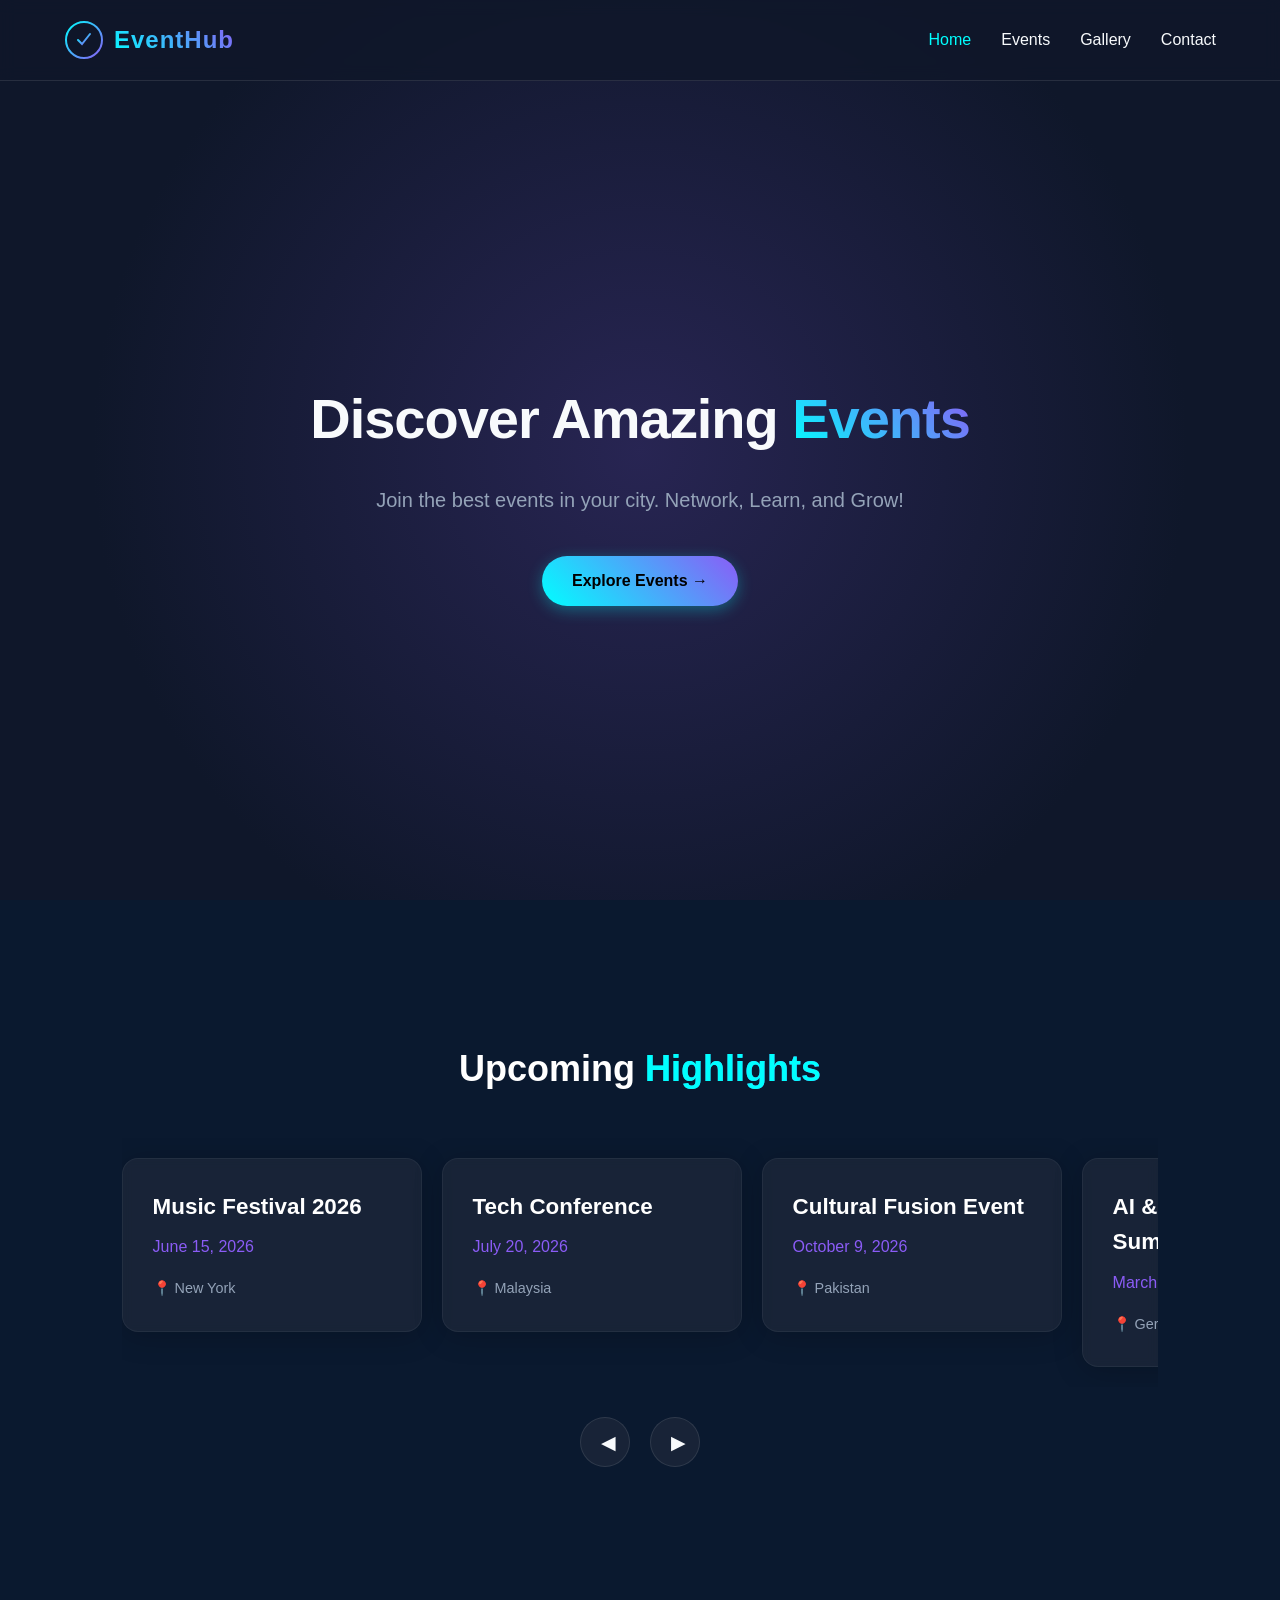
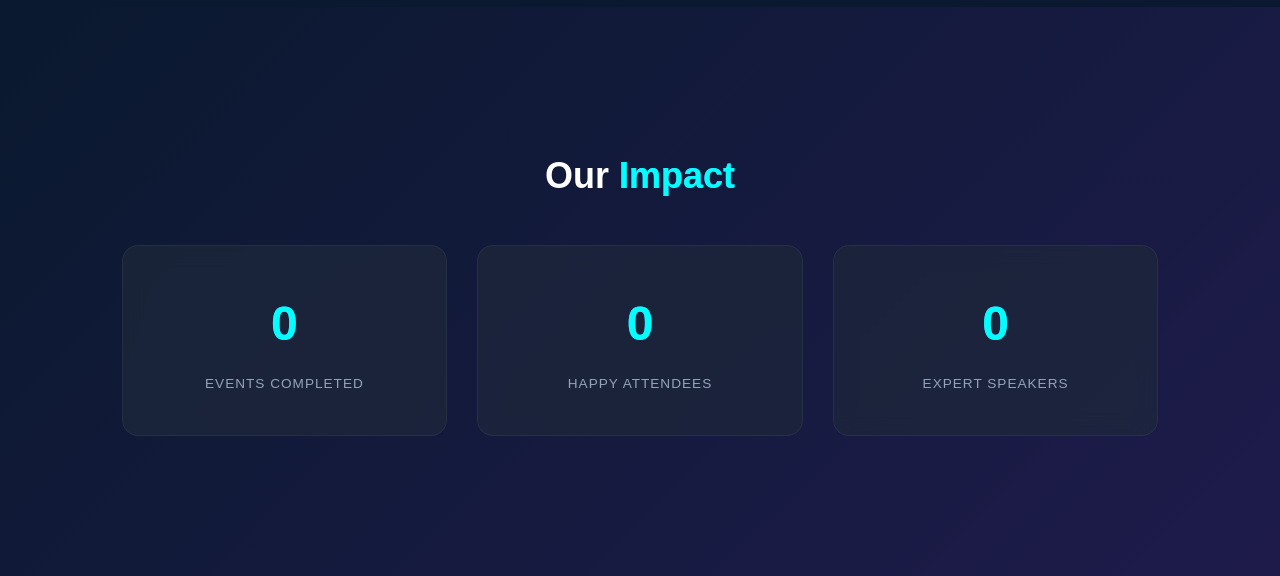
==== Animated-Event-Management-Website/index.html @ 4f51626e "Complete project - all pages added" ====
<!DOCTYPE html>
<html lang="en">
<head>
    <meta charset="UTF-8">
    <meta name="viewport" content="width=device-width, initial-scale=1.0">
    <title>EventHub | Home</title>
    <link rel="stylesheet" href="css/style.css">
    <link rel="stylesheet" href="css/responsive.css">
    <link rel="stylesheet" href="css/animations.css">
    <style>
        :root {
            --bg-dark: #0f172a;
            --card-bg: rgba(30, 41, 59, 0.7);
            --neon-cyan: #00ffff;
            --neon-purple: #8b5cf6;
            --text-main: #f8fafc;
            --text-muted: #94a3b8;
            --font-family: 'Segoe UI', Roboto, Helvetica, Arial, sans-serif;
        }
        * { margin: 0; padding: 0; box-sizing: border-box; }
        body {
            background-color: var(--bg-dark);
            color: var(--text-main);
            font-family: var(--font-family);
            overflow-x: hidden;
            line-height: 1.6;
        }
        .container { width: 90%; max-width: 1200px; margin: 0 auto; padding: 60px 0; }
        .navbar {
            display: flex;
            justify-content: space-between;
            align-items: center;
            padding: 20px 5%;
            background: rgba(15, 23, 42, 0.8);
            backdrop-filter: blur(8px);
            border-bottom: 1px solid rgba(255,255,255,0.1);
            position: fixed;
            top: 0; left: 0;
            width: 100%;
            z-index: 1000;
        }
        .logo { display: flex; align-items: center; gap: 10px; }
        .logo h2 {
            font-size: 1.5rem; font-weight: 700;
            background: linear-gradient(45deg, var(--neon-cyan), var(--neon-purple));
            -webkit-background-clip: text; -webkit-text-fill-color: transparent;
        }
        .nav-links { display: flex; list-style: none; gap: 30px; }
        .nav-links a {
            color: var(--text-main); text-decoration: none;
            font-weight: 500; transition: color 0.3s ease;
        }
        .nav-links a:hover, .nav-links a.active { color: var(--neon-cyan); }
        .hamburger { display: none; flex-direction: column; gap: 5px; cursor: pointer; background: none; border: none; }
        .hamburger span { width: 25px; height: 3px; background: var(--neon-cyan); transition: all 0.3s ease; }
        .hero {
            height: 100vh;
            display: flex; align-items: center; justify-content: center;
            text-align: center;
            background: radial-gradient(circle at center, rgba(139,92,246,0.2) 0%, rgba(15,23,42,1) 70%);
            padding-top: 80px;
        }
        .hero-content { max-width: 800px; padding: 0 20px; }
        .hero-title { font-size: 3.5rem; font-weight: 800; margin-bottom: 20px; letter-spacing: -1px; }
        .hero-title span {
            background: linear-gradient(45deg, var(--neon-cyan), var(--neon-purple));
            -webkit-background-clip: text; -webkit-text-fill-color: transparent;
        }
        .hero-subtitle { font-size: 1.25rem; color: var(--text-muted); margin-bottom: 40px; }
        .btn { display: inline-block; padding: 12px 30px; border-radius: 50px; text-decoration: none; font-weight: 600; transition: all 0.3s ease; }
        .btn-primary {
            background: linear-gradient(45deg, var(--neon-cyan), var(--neon-purple));
            color: #000; box-shadow: 0 4px 15px rgba(0,255,255,0.3);
        }
        .btn-primary:hover { transform: translateY(-2px); box-shadow: 0 6px 20px rgba(0,255,255,0.5); }
        .section-title { font-size: 2.25rem; text-align: center; margin-bottom: 40px; font-weight: 700; }
        .section-title span { color: var(--neon-cyan); }
        .slider-container { display: flex; gap: 20px; overflow-x: auto; padding: 20px 0; scroll-behavior: smooth; }
        .slider-container::-webkit-scrollbar { display: none; }
        .slide { min-width: 300px; flex: 1; }
        .slide-card {
            background: var(--card-bg);
            border: 1px solid rgba(255,255,255,0.05);
            border-radius: 16px; padding: 30px;
            box-shadow: 0 4px 30px rgba(0,0,0,0.2);
            backdrop-filter: blur(5px);
            transition: border-color 0.3s ease;
            cursor: pointer;
        }
        .slide-card:hover { border-color: var(--neon-cyan); }
        .slide-card h3 { margin-bottom: 10px; font-size: 1.4rem; }
        .slide-card p { color: var(--neon-purple); font-weight: 500; margin-bottom: 15px; }
        .slide-card span { color: var(--text-muted); font-size: 0.9rem; }
        .slider-controls { display: flex; justify-content: center; gap: 20px; margin-top: 30px; }
        .slider-controls button {
            background: var(--card-bg);
            border: 1px solid rgba(255,255,255,0.1);
            color: var(--text-main);
            width: 50px; height: 50px;
            border-radius: 50%; font-size: 1.2rem;
            transition: all 0.3s ease; cursor: pointer;
        }
        .slider-controls button:hover { background: var(--neon-cyan); color: #000; border-color: var(--neon-cyan); }
        .stats-grid { display: grid; grid-template-columns: repeat(auto-fit, minmax(220px, 1fr)); gap: 30px; margin-top: 20px; }
        .stat-card {
            background: var(--card-bg); border-radius: 16px;
            padding: 40px 20px; text-align: center;
            border: 1px solid rgba(255,255,255,0.05);
        }
        .stat-number { font-size: 3rem; font-weight: 800; color: var(--neon-cyan); margin-bottom: 10px; }
        .stat-card p { color: var(--text-muted); text-transform: uppercase; font-size: 0.85rem; letter-spacing: 1px; }
        @media (max-width: 768px) {
            .hero-title { font-size: 2.5rem; }
            .nav-links {
                display: none; flex-direction: column;
                position: absolute; top: 75px; left: 0;
                width: 100%; background: rgba(15,23,42,0.95);
                backdrop-filter: blur(12px); padding: 30px 0;
                text-align: center; gap: 20px;
                border-bottom: 1px solid rgba(255,255,255,0.1);
            }
            .nav-links.open { display: flex; }
            .hamburger { display: flex; }
        }
    </style>
</head>
<body>

    <nav class="navbar">
        <div class="logo">
            <svg viewBox="0 0 100 100" width="40" height="40">
                <circle cx="50" cy="50" r="45" fill="none" stroke="url(#grad)" stroke-width="5"/>
                <path d="M35 50 L45 60 L65 35" stroke="url(#grad)" stroke-width="5" fill="none" stroke-linecap="round"/>
                <defs>
                    <linearGradient id="grad" x1="0%" y1="0%" x2="100%" y2="100%">
                        <stop offset="0%" style="stop-color:#00ffff"/>
                        <stop offset="100%" style="stop-color:#8b5cf6"/>
                    </linearGradient>
                </defs>
            </svg>
            <h2>EventHub</h2>
        </div>
        <ul class="nav-links" id="navLinks">
            <li><a href="index.html" class="active">Home</a></li>
            <li><a href="pages/event/index.html">Events</a></li>
            <li><a href="pages/gallery.html">Gallery</a></li>
            <li><a href="pages/contact.html">Contact</a></li>
        </ul>
        <div class="hamburger" id="hamburger">
            <span></span><span></span><span></span>
        </div>
    </nav>

    <section class="hero" id="hero">
        <div class="hero-content">
            <h1 class="hero-title">Discover Amazing <span>Events</span></h1>
            <p class="hero-subtitle">Join the best events in your city. Network, Learn, and Grow!</p>
            <a href="pages/event/index.html" class="btn btn-primary">Explore Events →</a>
        </div>
    </section>

    <section class="event-slider-section">
        <div class="container">
            <h2 class="section-title">Upcoming <span>Highlights</span></h2>
            <div class="slider-container" id="eventSlider">
                <div class="slide">
                    <div class="slide-card">
                        <h3>Music Festival 2026</h3>
                        <p>June 15, 2026</p>
                        <span>📍 New York</span>
                    </div>
                </div>
                <div class="slide">
                    <div class="slide-card">
                        <h3>Tech Conference</h3>
                        <p>July 20, 2026</p>
                        <span>📍 Malaysia</span>
                    </div>
                </div>
                <div class="slide">
                    <div class="slide-card">
                        <h3>Cultural Fusion Event</h3>
                        <p>October 9, 2026</p>
                        <span>📍 Pakistan</span>
                    </div>
                </div>
                <div class="slide">
                    <div class="slide-card">
                        <h3>AI & Future Tech Summit</h3>
                        <p>March 5, 2026</p>
                        <span>📍 Germany</span>
                    </div>
                </div>
                <div class="slide">
                    <div class="slide-card">
                        <h3>Art Exhibition</h3>
                        <p>August 5, 2026</p>
                        <span>📍 India</span>
                    </div>
                </div>
            </div>
            <div class="slider-controls">
                <button id="prevBtn">◀</button>
                <button id="nextBtn">▶</button>
            </div>
        </div>
    </section>

    <section class="statistics-section">
        <div class="container">
            <h2 class="section-title">Our <span>Impact</span></h2>
            <div class="stats-grid">
                <div class="stat-card">
                    <div class="stat-number" data-target="500">0</div>
                    <p>Events Completed</p>
                </div>
                <div class="stat-card">
                    <div class="stat-number" data-target="10000">0</div>
                    <p>Happy Attendees</p>
                </div>
                <div class="stat-card">
                    <div class="stat-number" data-target="50">0</div>
                    <p>Expert Speakers</p>
---- Animated-Event-Management-Website/css/style.css ----
* {
    margin: 0;
    padding: 0;
    box-sizing: border-box;
}

body {
    background: #0a192f;
    color: white;
    font-family: 'Poppins', sans-serif;
}

/* ========== NAVBAR ========== */
.navbar {
    display: flex;
    justify-content: space-between;
    align-items: center;
    padding: 1rem 5%;
    background: rgba(10, 25, 47, 0.3);
    backdrop-filter: blur(12px);
    position: fixed;
    top: 0;
    width: 100%;
    z-index: 1000;
    border-bottom: 1px solid rgba(0, 255, 255, 0.2);
}

.logo h2 {
    background: linear-gradient(135deg, #00ffff, #8b5cf6);
    -webkit-background-clip: text;
    background-clip: text;
    color: transparent;
    font-size: 1.5rem;
}

.nav-links {
    display: flex;
    list-style: none;
    gap: 2rem;
}

.nav-links a {
    color: white;
    text-decoration: none;
    font-size: 1rem;
    transition: 0.3s;
}

.nav-links a:hover {
    color: #00ffff;
}

.hamburger {
    display: none;
    flex-direction: column;
    cursor: pointer;
}

.hamburger span {
    width: 25px;
    height: 3px;
    background: white;
    margin: 3px 0;
}

/* ========== HERO ========== */
.hero {
    min-height: 100vh;
    background: linear-gradient(135deg, #0a192f 0%, #1e1b4b 50%, #2dd4bf 100%);
    display: flex;
    align-items: center;
    justify-content: center;
    text-align: center;
    padding-top: 80px;
}

.hero-title {
    font-size: 3.5rem;
    margin-bottom: 1rem;
}

.hero-title span {
    background: linear-gradient(135deg, #00ffff, #8b5cf6);
    -webkit-background-clip: text;
    background-clip: text;
    color: transparent;
}

.hero-subtitle {
    font-size: 1.2rem;
    margin-bottom: 2rem;
}

.btn-primary {
    display: inline-block;
    padding: 12px 30px;
    background: linear-gradient(135deg, #00ffff, #8b5cf6);
    color: white;
    text-decoration: none;
    border-radius: 50px;
    transition: 0.3s;
}

.btn-primary:hover {
    transform: translateY(-3px);
    box-shadow: 0 0 20px rgba(0, 255, 255, 0.4);
}

/* ========== SLIDER ========== */
.event-slider-section {
    padding: 5rem 5%;
    background: #0a192f;
}

.section-title {
    text-align: center;
    font-size: 2.5rem;
    margin-bottom: 3rem;
    color: white;
}

.section-title span {
    background: linear-gradient(135deg, #00ffff, #8b5cf6);
    -webkit-background-clip: text;
    background-clip: text;
    color: transparent;
}

.slider-container {
    display: flex;
    gap: 2rem;
    overflow-x: auto;
    scroll-behavior: smooth;
    padding: 1rem;
}

.slide {
    min-width: 300px;
    flex-shrink: 0;
}

.slide-card {
    background: rgba(255, 255, 255, 0.05);
    backdrop-filter: blur(10px);
    border: 1px solid rgba(0, 255, 255, 0.2);
    border-radius: 20px;
    padding: 2rem;
    color: white;
    transition: 0.3s;
}

.slide-card:hover {
    transform: translateY(-10px);
    border-color: rgba(0, 255, 255, 0.5);
}

.slider-controls {
    display: flex;
    justify-content: center;
    gap: 1rem;
    margin-top: 2rem;
}

.slider-controls button {
    padding: 10px 20px;
    background: rgba(0, 255, 255, 0.2);
    border: 1px solid rgba(0, 255, 255, 0.3);
    color: #00ffff;
    border-radius: 10px;
    cursor: pointer;
    transition: 0.3s;
}

.slider-controls button:hover {
    background: rgba(0, 255, 255, 0.4);
}

/* ========== STATISTICS ========== */
.statistics-section {
    padding: 5rem 5%;
    background: linear-gradient(135deg, #0a192f, #1e1b4b);
}

.stats-grid {
    display: flex;
    justify-content: space-around;
    gap: 2rem;
}

.stat-card {
    background: rgba(255, 255, 255, 0.05);
    backdrop-filter: blur(10px);
    border: 1px solid rgba(0, 255, 255, 0.2);
    border-radius: 20px;
    padding: 2rem;
    text-align: center;
    flex: 1;
    transition: 0.3s;
}

.stat-card:hover {
    transform: translateY(-5px);
    border-color: rgba(0, 255, 255, 0.5);
}

.stat-number {
    background: linear-gradient(135deg, #00ffff, #8b5cf6);
    -webkit-background-clip: text;
    background-clip: text;
    color: transparent;
    font-size: 3rem;
    font-weight: bold;
}

/* Scrollbar */
::-webkit-scrollbar {
    width: 8px;
}

::-webkit-scrollbar-track {
    background: #0a192f;
}

::-webkit-scrollbar-thumb {
    background: linear-gradient(135deg, #00ffff, #8b5cf6);
    border-radius: 10px;
}
/* ========== LOGO STYLES ========== */
.logo {
    display: flex;
    align-items: center;
    gap: 10px;
}

.logo h2 {
    background: linear-gradient(135deg, #00ffff, #8b5cf6);
    -webkit-background-clip: text;
    background-clip: text;
    color: transparent;
    font-size: 1.5rem;
    font-weight: bold;
    letter-spacing: 1px;
}

.logo-svg {
    filter: drop-shadow(0 0 5px rgba(0, 255, 255, 0.5));
    transition: all 0.3s ease;
}

.logo:hover .logo-svg {
    transform: scale(1.05);
    filter: drop-shadow(0 0 10px rgba(0, 255, 255, 0.8));
}
---- Animated-Event-Management-Website/css/responsive.css ----
/* ============================================
   RESPONSIVE.CSS - Ahmed's Responsive Design
   Mobile-first responsive styles
   ============================================ */

/* ---- LARGE SCREENS (1200px+) ---- */
@media (min-width: 1200px) {
    .container { max-width: 1200px; }
    .gallery-grid { grid-template-columns: repeat(4, 1fr); }
}

/* ---- MEDIUM SCREENS (768px - 1199px) ---- */
@media (max-width: 1199px) {
    .hero-title { font-size: 3rem; }
    .stats-grid { grid-template-columns: repeat(2, 1fr); }
    .gallery-grid { grid-template-columns: repeat(3, 1fr); }
    .contact-section { grid-template-columns: 1fr; }
    .event-info { flex-direction: column; }
    .event-sidebar { width: 100%; }
    .spk-grid { grid-template-columns: repeat(2, 1fr); }
}

/* ---- TABLET (768px - 1024px) ---- */
@media (max-width: 1024px) {
    .gallery-grid { grid-template-columns: repeat(3, 1fr); }
    .form-row { grid-template-columns: 1fr 1fr; }
    .slider-container .slide { min-width: 260px; }
}

/* ---- MOBILE (max 768px) ---- */
@media (max-width: 768px) {
    /* Navbar */
    .nav-links {
        display: none;
        flex-direction: column;
        position: absolute;
        top: 70px; left: 0;
        width: 100%;
        background: rgba(15, 23, 42, 0.97);
        backdrop-filter: blur(12px);
        padding: 28px 0;
        text-align: center;
        gap: 18px;
        border-bottom: 1px solid rgba(255,255,255,0.08);
        z-index: 999;
    }
    .nav-links.open { display: flex; }
    .hamburger { display: flex; }

    /* Typography */
    .hero-title { font-size: 2.2rem; letter-spacing: -0.5px; }
    .hero-subtitle { font-size: 1rem; }
    .section-title { font-size: 1.8rem; }

    /* Layout */
    .container { padding: 40px 0; }
    .stats-grid { grid-template-columns: repeat(2, 1fr); gap: 16px; }
    .stat-number { font-size: 2.4rem; }

    /* Slider */
    .slider-container { gap: 12px; }
    .slider-container .slide { min-width: 240px; }
    .slide-card { padding: 20px; }

    /* Gallery */
    .gallery-grid { grid-template-columns: repeat(2, 1fr); gap: 10px; }

    /* Forms */
    .form-row { grid-template-columns: 1fr; }
    .contact-form-card { padding: 24px; }
    .contact-section { grid-template-columns: 1fr; gap: 24px; }

    /* Event Details */
    .event-info { flex-direction: column; }
    .spk-grid { grid-template-columns: 1fr; }
    .sched-tabs { flex-direction: column; gap: 8px; }

    /* Page Headers */
    .page-header h1 { font-size: 2rem; }
    .page-header { padding: 110px 5% 40px; }

    /* Lightbox */
    .lightbox-nav { flex-direction: row; gap: 8px; }
}

/* ---- SMALL MOBILE (max 480px) ---- */
@media (max-width: 480px) {
    .hero-title { font-size: 1.8rem; }
    .stats-grid { grid-template-columns: 1fr; }
    .gallery-grid { grid-template-columns: 1fr; }
    .slider-controls button { width: 40px; height: 40px; font-size: 1rem; }
    .btn { padding: 10px 22px; font-size: 0.9rem; }
    .social-links { gap: 10px; }
    .social-btn { width: 46px; height: 46px; }
    .spk-grid { grid-template-columns: 1fr; }
    .info-card { flex-direction: column; gap: 10px; }
    .page-header h1 { font-size: 1.6rem; }
}
---- Animated-Event-Management-Website/css/animations.css ----
[data-aos] {
  pointer-events: none;
}
[data-aos].aos-animate {
  pointer-events: auto;
}
[data-aos][data-aos][data-aos-easing=ease-out-cubic], body[data-aos-easing=ease-out-cubic] [data-aos] {
  transition-timing-function: cubic-bezier(0.25, 0.46, 0.45, 0.94);
}


[data-aos^=fade][data-aos^=fade] {
  opacity: 0;
  transition-property: opacity, transform;
}
[data-aos^=fade][data-aos^=fade].aos-animate {
  opacity: 1;
  transform: translateZ(0);
}
[data-aos=fade-up] {
  transform: translateY(100px);
}
[data-aos=fade-up].aos-animate {
  transform: translateY(0);
}


html {
    scroll-behavior: smooth;
}
.reveal-wrapper {
    overflow: hidden;
    display: inline-block;
}
.will-animate {
    will-change: transform, opacity;
}
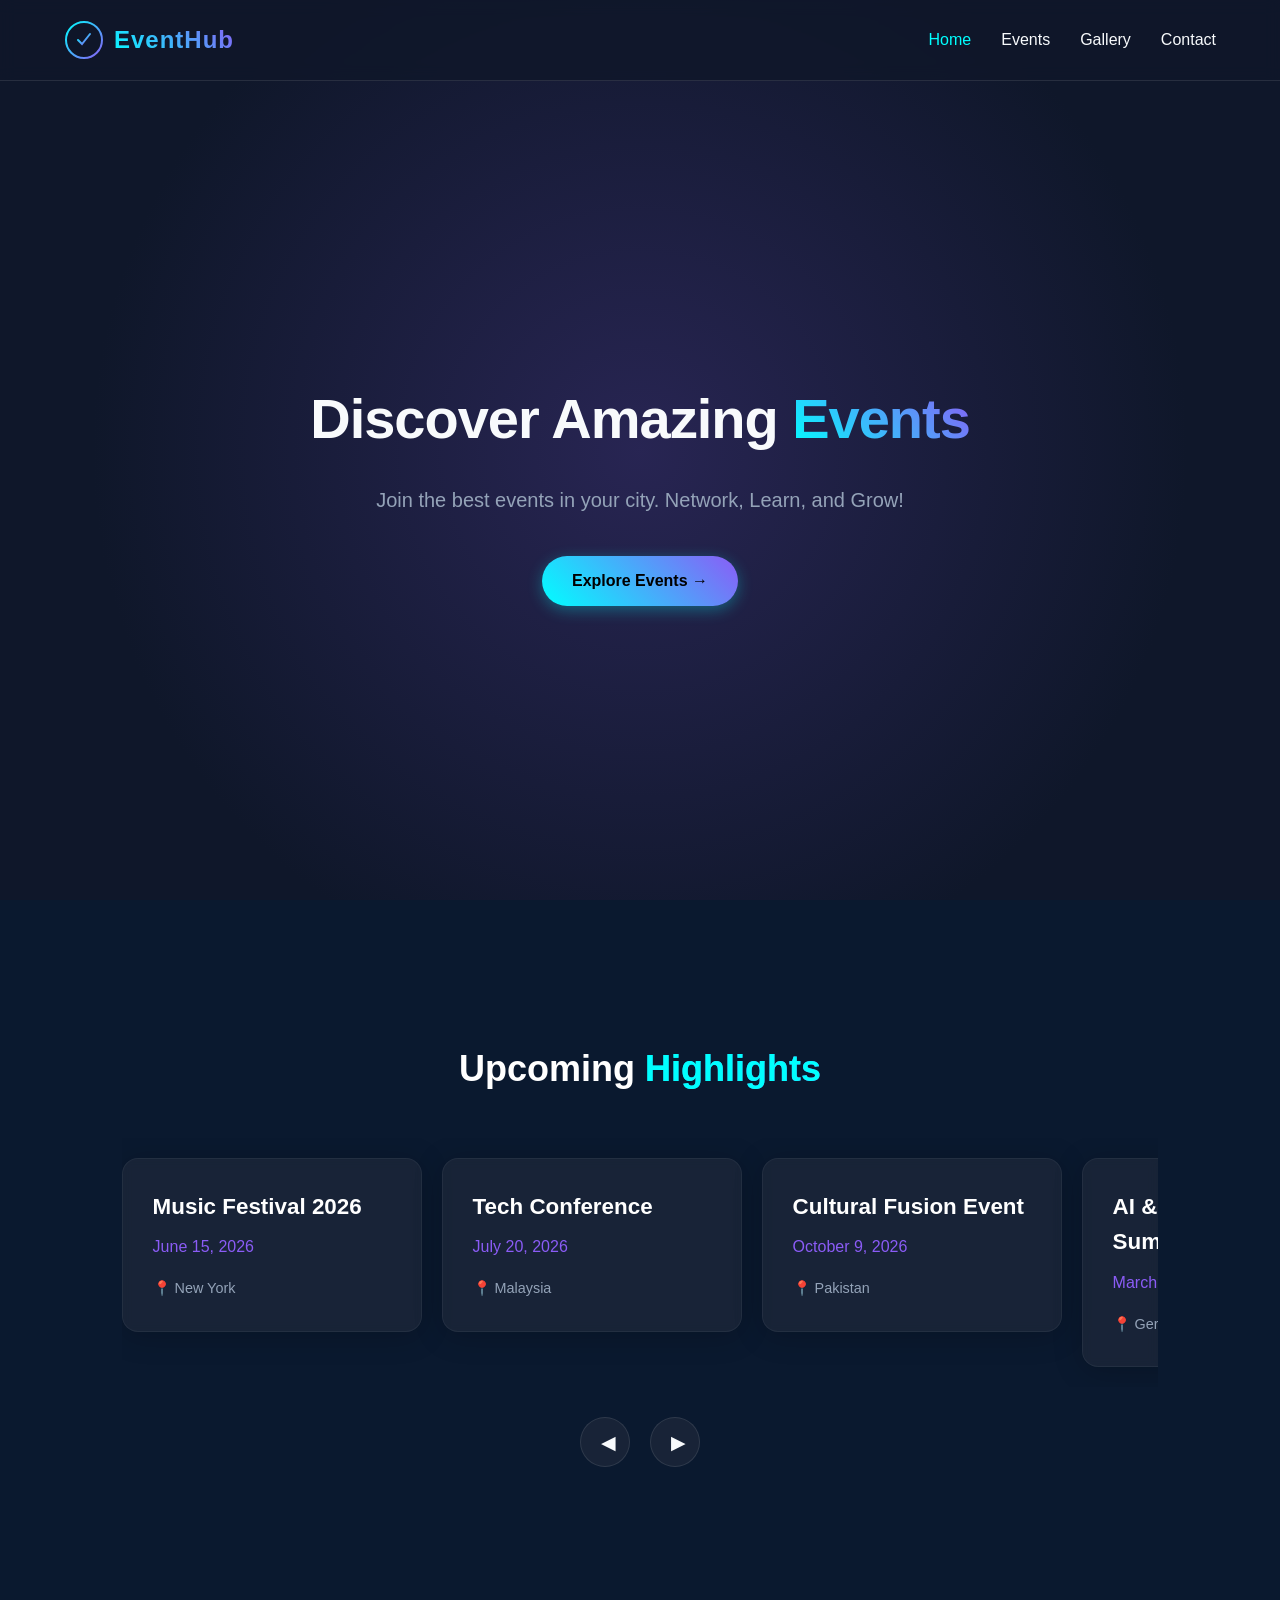
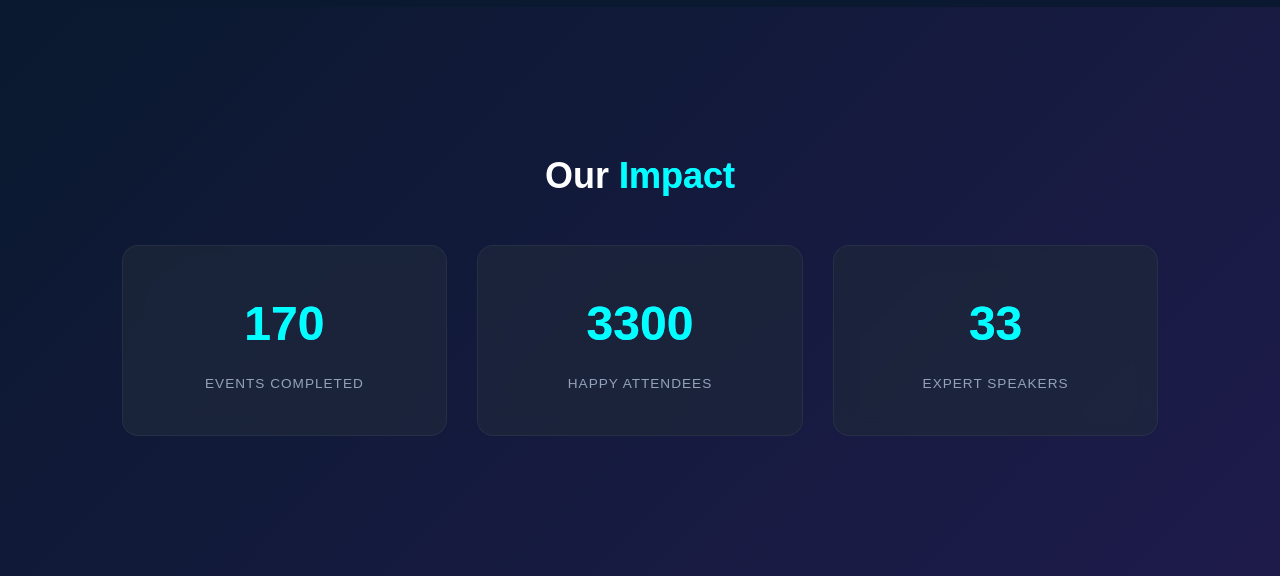
==== commit d3d525c8: "fixed counter and main.js path" ====
--- a/Animated-Event-Management-Website/index.html
+++ b/Animated-Event-Management-Website/index.html
@@ -220,4 +220,65 @@
                 </div>
                 <div class="stat-card">
                     <div class="stat-number" data-target="50">0</div>
-                    <p>Expert Speakers</p>+                    <p>Expert Speakers</p>
+                </div>
+            </div>
+        </div>
+    </section>
+
+    <script>
+        document.addEventListener("DOMContentLoaded", () => {
+            
+            // 1. Counter Animation Logic
+            const counters = document.querySelectorAll('.stat-number');
+            const speed = 100; // Speed jitni kam hogi counter utna fast chalega
+
+            const startCounters = () => {
+                counters.forEach(counter => {
+                    const updateCount = () => {
+                        const target = parseInt(counter.getAttribute('data-target'));
+                        const count = parseInt(counter.innerText);
+                        
+                        // Increment dynamic kiya hai taake 10000 aur 50 dono ek sath complete hon
+                        const increment = Math.ceil(target / speed);
+
+                        if (count < target) {
+                            counter.innerText = count + increment > target ? target : count + increment;
+                            setTimeout(updateCount, 15);
+                        } else {
+                            counter.innerText = target;
+                        }
+                    };
+                    updateCount();
+                });
+            };
+
+            // Intersection Observer taake jab user scroll karke counter section par aaye, tabhi chalay
+            const statsSection = document.querySelector('.statistics-section');
+            const observer = new IntersectionObserver((entries) => {
+                entries.forEach(entry => {
+                    if(entry.isIntersecting) {
+                        startCounters();
+                        observer.unobserve(entry.target); // Ek baar chalne ke baad dobara trigger na ho
+                    }
+                });
+            }, { threshold: 0.2 });
+
+            if(statsSection) {
+                observer.observe(statsSection);
+            }
+
+            // 2. Responsive Hamburger Menu Logic
+            const hamburger = document.getElementById('hamburger');
+            const navLinks = document.getElementById('navLinks');
+
+            if(hamburger && navLinks) {
+                hamburger.addEventListener('click', () => {
+                    navLinks.classList.toggle('open');
+                });
+            }
+        });
+    </script>
+    <script src="script.js"></script>
+</body>
+</html>
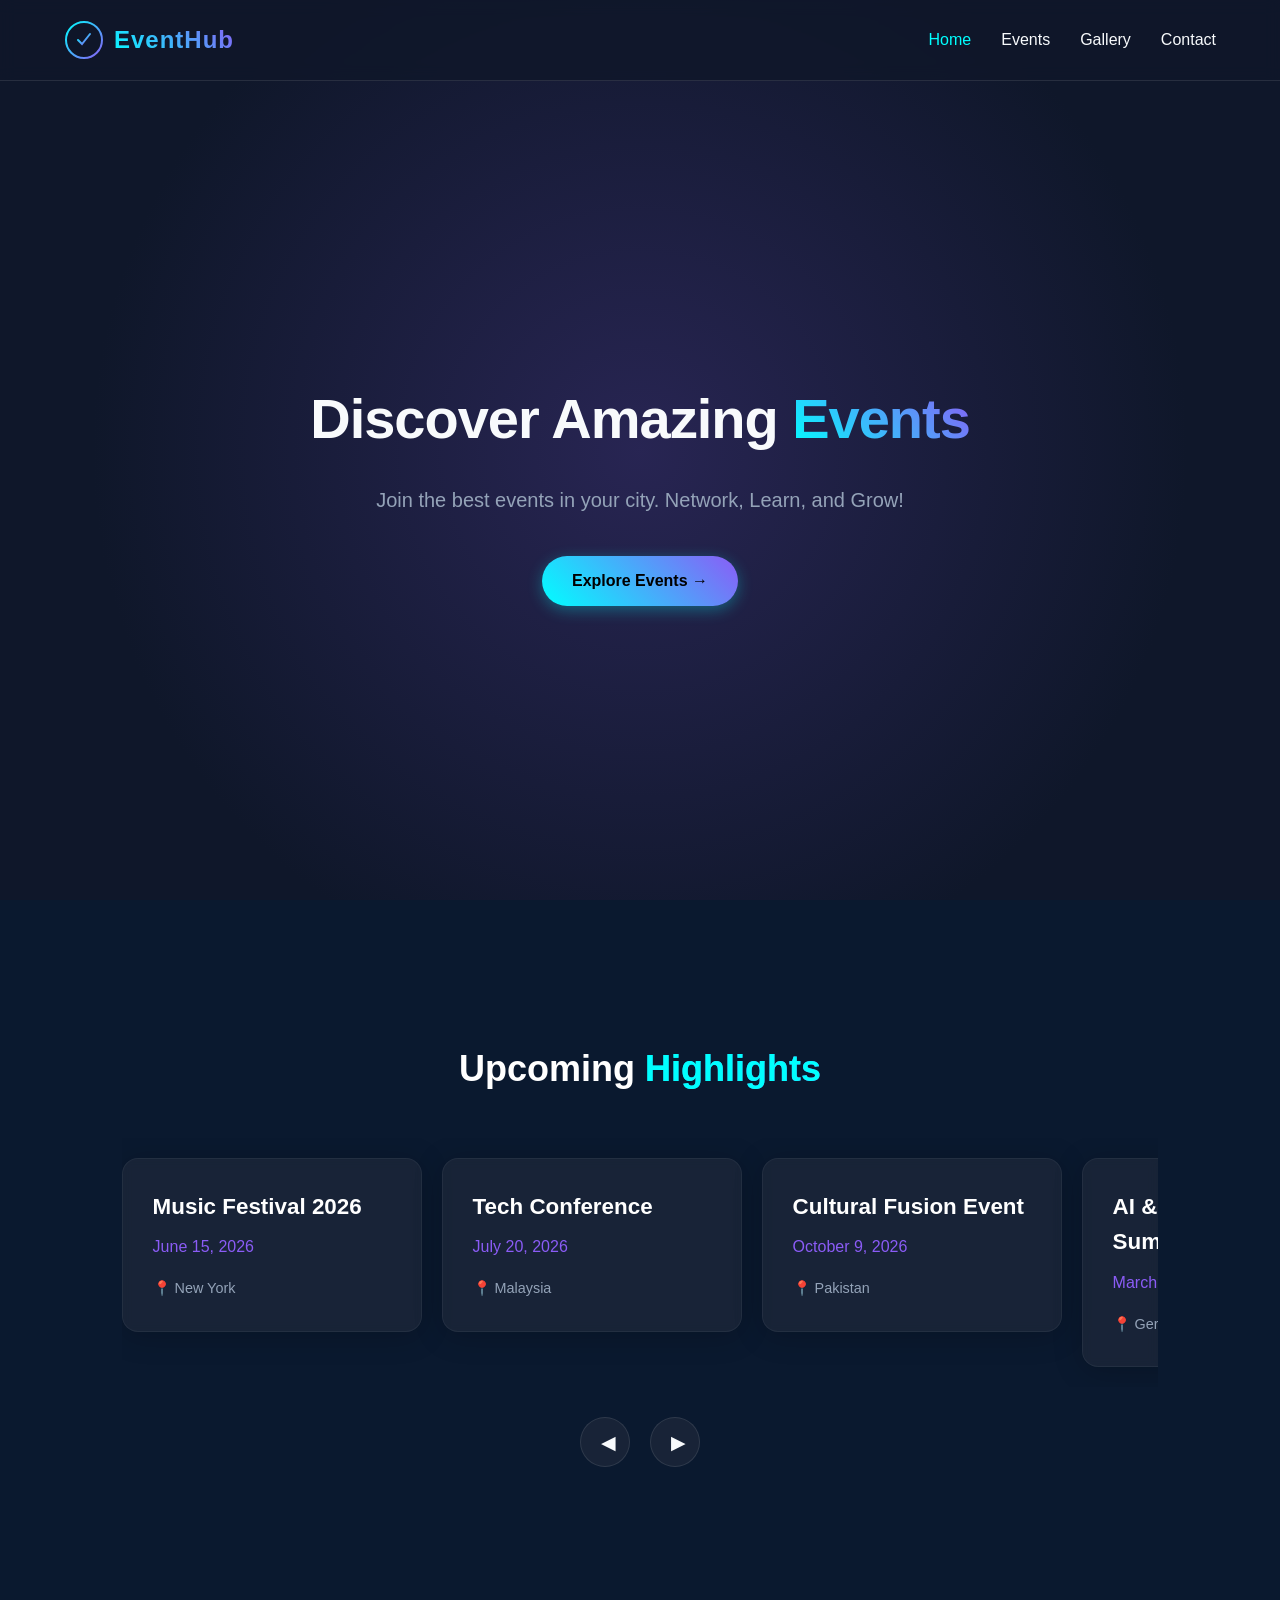
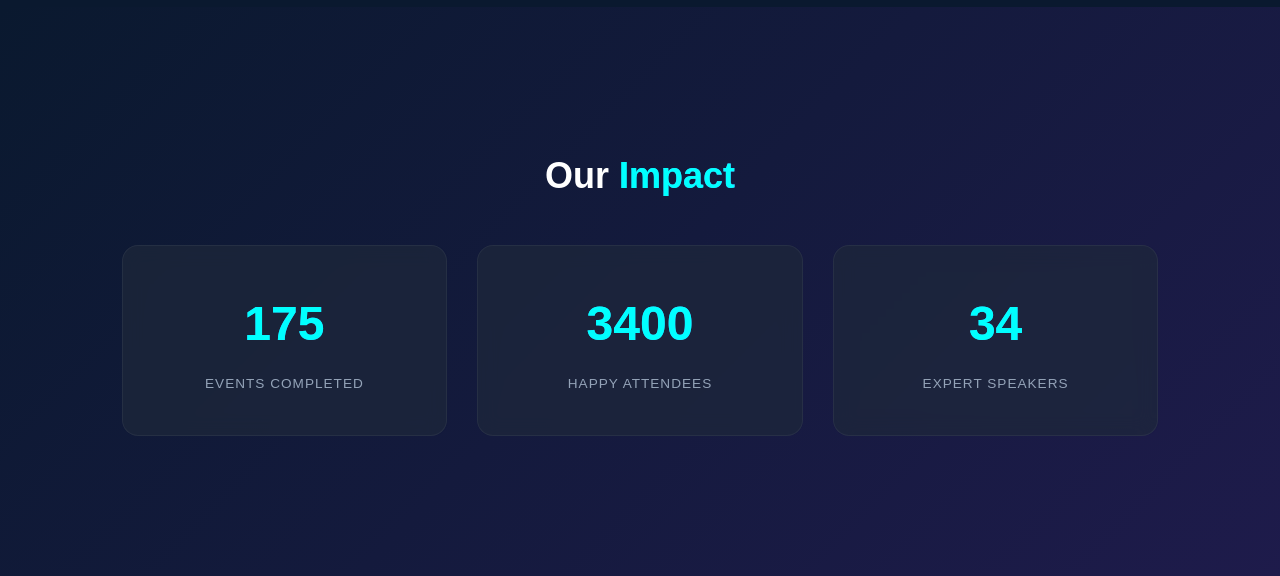
==== commit c8437b54: "final clean html and navbar fix" ====
--- a/Animated-Event-Management-Website/index.html
+++ b/Animated-Event-Management-Website/index.html
@@ -39,12 +39,24 @@
             width: 100%;
             z-index: 1000;
         }
-        .logo { display: flex; align-items: center; gap: 10px; }
-        .logo h2 {
-            font-size: 1.5rem; font-weight: 700;
-            background: linear-gradient(45deg, var(--neon-cyan), var(--neon-purple));
-            -webkit-background-clip: text; -webkit-text-fill-color: transparent;
-        }
+        .logo { 
+    display: flex; 
+    align-items: center; 
+    gap: 10px; 
+}
+/* Yeh naya block add kiya hai taake link lagne par design kharab na ho */
+.logo a {
+    display: flex;
+    align-items: center;
+    gap: 10px;
+    text-decoration: none;
+    cursor: pointer;
+}
+.logo h2 {
+    font-size: 1.5rem; font-weight: 700;
+    background: linear-gradient(45deg, var(--neon-cyan), var(--neon-purple));
+    -webkit-background-clip: text; -webkit-text-fill-color: transparent;
+}
         .nav-links { display: flex; list-style: none; gap: 30px; }
         .nav-links a {
             color: var(--text-main); text-decoration: none;
@@ -128,17 +140,19 @@
 
     <nav class="navbar">
         <div class="logo">
-            <svg viewBox="0 0 100 100" width="40" height="40">
-                <circle cx="50" cy="50" r="45" fill="none" stroke="url(#grad)" stroke-width="5"/>
-                <path d="M35 50 L45 60 L65 35" stroke="url(#grad)" stroke-width="5" fill="none" stroke-linecap="round"/>
-                <defs>
-                    <linearGradient id="grad" x1="0%" y1="0%" x2="100%" y2="100%">
-                        <stop offset="0%" style="stop-color:#00ffff"/>
-                        <stop offset="100%" style="stop-color:#8b5cf6"/>
-                    </linearGradient>
-                </defs>
-            </svg>
-            <h2>EventHub</h2>
+            <a href="index.html">
+                <svg viewBox="0 0 100 100" width="40" height="40">
+                    <circle cx="50" cy="50" r="45" fill="none" stroke="url(#grad)" stroke-width="5"/>
+                    <path d="M35 50 L45 60 L65 35" stroke="url(#grad)" stroke-width="5" fill="none" stroke-linecap="round"/>
+                    <defs>
+                        <linearGradient id="grad" x1="0%" y1="0%" x2="100%" y2="100%">
+                            <stop offset="0%" style="stop-color:#00ffff"/>
+                            <stop offset="100%" style="stop-color:#8b5cf6"/>
+                        </linearGradient>
+                    </defs>
+                </svg>
+                <h2>EventHub</h2>
+            </a>
         </div>
         <ul class="nav-links" id="navLinks">
             <li><a href="index.html" class="active">Home</a></li>
